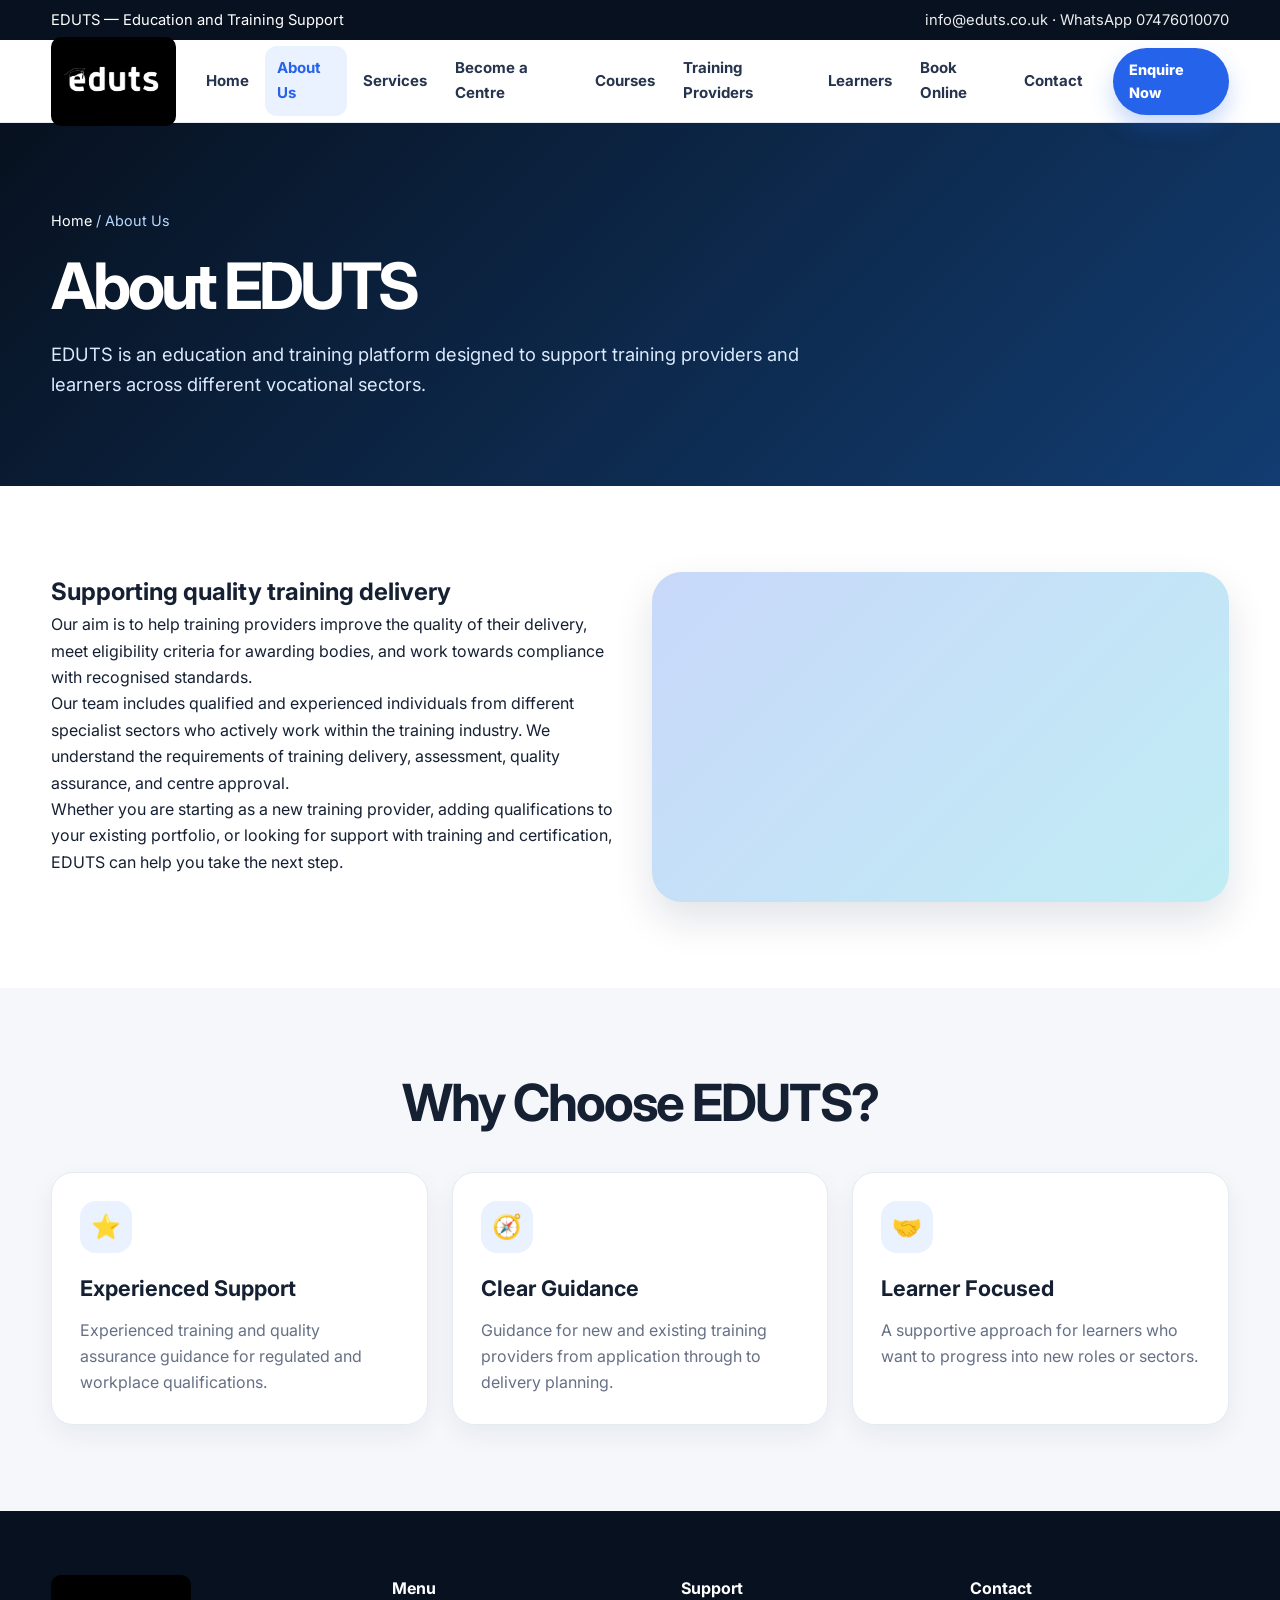
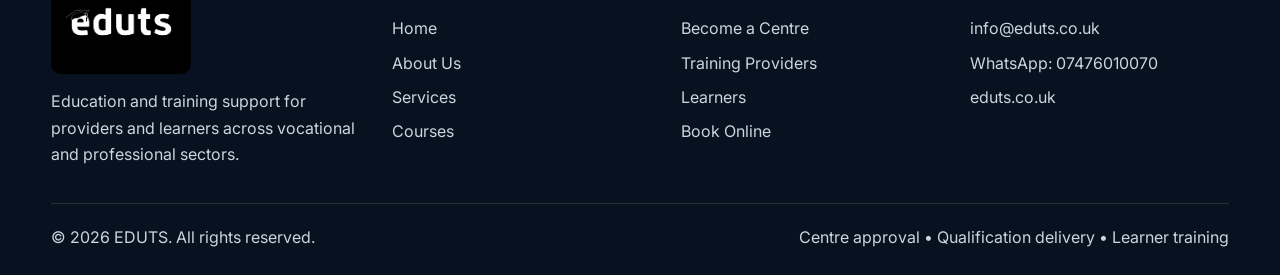
==== about.html @ fb8f163d "Add files via upload" ====
<!DOCTYPE html>
<html lang="en">
<head>
  <meta charset="UTF-8">
  <meta name="viewport" content="width=device-width, initial-scale=1.0">
  <meta name="description" content="EDUTS supports training providers and learners with centre approval, qualification delivery, assessment, IQA and vocational training.">
  <title>EDUTS — Education and Training Support</title>
  <link rel="icon" type="image/png" href="images/favicon.png">
  <link rel="apple-touch-icon" href="images/apple-touch-icon.png">
  <link rel="preconnect" href="https://fonts.googleapis.com">
  <link rel="preconnect" href="https://fonts.gstatic.com" crossorigin>
  <link href="https://fonts.googleapis.com/css2?family=Inter:wght@400;600;700;800;900&display=swap" rel="stylesheet">
  <link rel="stylesheet" href="css/style.css">
</head>
<body>
  <a class="skip-link" href="#main">Skip to content</a>
  <div class="top-bar"><div class="container"><span>EDUTS — Education and Training Support</span><span><a href="mailto:info@eduts.co.uk">info@eduts.co.uk</a> · <a href="https://wa.me/447476010070">WhatsApp 07476010070</a></span></div></div>
  <header class="header">
    <nav class="container nav" aria-label="Main navigation">
      <a href="index.html" class="logo"><img src="images/edutslogo2.png" alt="EDUTS logo"><span>EDUTS</span></a>
      <button class="hamburger" aria-label="Open menu" aria-expanded="false"><span></span><span></span><span></span></button>
      <ul class="menu">
        <li><a href="index.html">Home</a></li>
        <li><a href="about.html">About Us</a></li>
        <li><a href="services.html">Services</a></li>
        <li><a href="become-a-centre.html">Become a Centre</a></li>
        <li><a href="courses.html">Courses</a></li>
        <li><a href="training-providers.html">Training Providers</a></li>
        <li><a href="learners.html">Learners</a></li>
        <li><a href="book-online.html">Book Online</a></li>
        <li><a href="contact.html">Contact</a></li>
      </ul>
      <div class="nav-actions"><a class="btn small" href="contact.html">Enquire Now</a></div>
    </nav>
  </header>
<main id="main">
  <section class="page-hero"><div class="container"><div class="breadcrumb"><a href="index.html">Home</a> / About Us</div><h1>About EDUTS</h1><p>EDUTS is an education and training platform designed to support training providers and learners across different vocational sectors.</p></div></section>
  <section class="section"><div class="container grid grid-2"><div class="reveal"><h2>Supporting quality training delivery</h2><p>Our aim is to help training providers improve the quality of their delivery, meet eligibility criteria for awarding bodies, and work towards compliance with recognised standards.</p><p>Our team includes qualified and experienced individuals from different specialist sectors who actively work within the training industry. We understand the requirements of training delivery, assessment, quality assurance, and centre approval.</p><p>Whether you are starting as a new training provider, adding qualifications to your existing portfolio, or looking for support with training and certification, EDUTS can help you take the next step.</p></div><div class="image-band reveal"></div></div></section>
  <section class="section light"><div class="container"><div class="section-head"><h2>Why Choose EDUTS?</h2></div><div class="grid grid-3"><div class="card reveal"><div class="icon">⭐</div><h3>Experienced Support</h3><p>Experienced training and quality assurance guidance for regulated and workplace qualifications.</p></div><div class="card reveal"><div class="icon">🧭</div><h3>Clear Guidance</h3><p>Guidance for new and existing training providers from application through to delivery planning.</p></div><div class="card reveal"><div class="icon">🤝</div><h3>Learner Focused</h3><p>A supportive approach for learners who want to progress into new roles or sectors.</p></div></div></div></section>
</main>
  <footer class="footer">
    <div class="container footer-grid">
      <div>
        <img src="images/edutslogo2.png" alt="EDUTS logo">
        <p>Education and training support for providers and learners across vocational and professional sectors.</p>
      </div>
      <div><h4>Menu</h4><ul><li><a href="index.html">Home</a></li><li><a href="about.html">About Us</a></li><li><a href="services.html">Services</a></li><li><a href="courses.html">Courses</a></li></ul></div>
      <div><h4>Support</h4><ul><li><a href="become-a-centre.html">Become a Centre</a></li><li><a href="training-providers.html">Training Providers</a></li><li><a href="learners.html">Learners</a></li><li><a href="book-online.html">Book Online</a></li></ul></div>
      <div><h4>Contact</h4><ul><li><a href="mailto:info@eduts.co.uk">info@eduts.co.uk</a></li><li><a href="https://wa.me/447476010070">WhatsApp: 07476010070</a></li><li><a href="https://eduts.co.uk">eduts.co.uk</a></li></ul></div>
    </div>
    <div class="container footer-bottom"><p>© <span id="year">2026</span> EDUTS. All rights reserved.</p><p>Centre approval • Qualification delivery • Learner training</p></div>
  </footer>
  <button class="back-top" aria-label="Back to top">↑</button>
  <script>document.getElementById('year').textContent = new Date().getFullYear();</script>
  <script src="js/script.js"></script>
</body>
</html>
---- css/style.css ----
:root{
  --bg:#07111f;
  --bg-soft:#0d1b2e;
  --card:#ffffff;
  --text:#162033;
  --muted:#667085;
  --brand:#2563eb;
  --brand-dark:#1d4ed8;
  --accent:#06b6d4;
  --light:#f5f7fb;
  --border:#e6eaf2;
  --success:#16a34a;
  --shadow:0 18px 40px rgba(12,28,54,.12);
  --radius:22px;
}
*{box-sizing:border-box;margin:0;padding:0}
html{scroll-behavior:smooth}
body{font-family:Inter,Arial,sans-serif;color:var(--text);background:#fff;line-height:1.65}
a{text-decoration:none;color:inherit}
img{max-width:100%;display:block}
.container{width:min(1180px,92%);margin:auto}
.skip-link{position:absolute;left:-999px;top:10px;background:#fff;color:#000;padding:10px;z-index:999}
.skip-link:focus{left:10px}
.top-bar{background:#07111f;color:#fff;font-size:.92rem;padding:8px 0}
.top-bar .container{display:flex;justify-content:space-between;gap:18px;flex-wrap:wrap}
.top-bar a{color:#fff;opacity:.92}.top-bar a:hover{opacity:1;color:#9ee7ff}
.header{position:sticky;top:0;z-index:99;background:rgba(255,255,255,.96);backdrop-filter:blur(14px);border-bottom:1px solid var(--border)}
.nav{height:82px;display:flex;align-items:center;justify-content:space-between;gap:18px}
.logo{display:flex;align-items:center;gap:12px;font-weight:900;font-size:1.3rem}.logo img{width:132px;height:auto;border-radius:10px}.logo span{display:none}
.menu{display:flex;align-items:center;gap:4px;list-style:none}.menu a{display:block;padding:10px 12px;border-radius:12px;color:#26344d;font-weight:700;font-size:.94rem}.menu a:hover,.menu a.active{background:#eaf2ff;color:var(--brand)}
.nav-actions{display:flex;align-items:center;gap:10px}.hamburger{display:none;border:0;background:#eef4ff;border-radius:12px;padding:10px;cursor:pointer}.hamburger span{display:block;width:23px;height:2px;background:#1c2a44;margin:5px 0}
.btn{display:inline-flex;align-items:center;justify-content:center;gap:8px;border:0;border-radius:999px;padding:13px 22px;font-weight:800;cursor:pointer;transition:.25s;background:var(--brand);color:#fff;box-shadow:0 12px 22px rgba(37,99,235,.25)}
.btn:hover{transform:translateY(-2px);background:var(--brand-dark)}.btn.secondary{background:#fff;color:var(--brand);border:1px solid #cbd9ff;box-shadow:none}.btn.secondary:hover{background:#eef4ff}.btn.dark{background:#07111f}.btn.small{padding:10px 16px;font-size:.9rem}.btn.full{width:100%}
.hero{position:relative;isolation:isolate;background:linear-gradient(135deg,#07111f 0%,#0f2b54 50%,#0ea5c6 100%);color:#fff;overflow:hidden}.hero:before{content:"";position:absolute;inset:0;background:url('../images/hero-education.jpg') center/cover no-repeat;opacity:.12;z-index:-2}.hero:after{content:"";position:absolute;width:620px;height:620px;right:-220px;top:-180px;border-radius:50%;background:rgba(255,255,255,.12);z-index:-1}.hero-grid{display:grid;grid-template-columns:1.1fr .9fr;gap:48px;align-items:center;min-height:660px;padding:88px 0}.eyebrow{display:inline-flex;align-items:center;gap:8px;background:rgba(255,255,255,.14);border:1px solid rgba(255,255,255,.18);padding:8px 13px;border-radius:999px;font-weight:800;font-size:.9rem}.hero h1,.page-hero h1{font-size:clamp(2.5rem,5vw,5.2rem);line-height:1.03;letter-spacing:-.06em;margin:20px 0}.hero p{font-size:1.18rem;color:#e5edf8;max-width:720px}.hero-buttons{display:flex;gap:14px;flex-wrap:wrap;margin-top:30px}.hero-card{background:rgba(255,255,255,.94);color:var(--text);border-radius:28px;padding:26px;box-shadow:var(--shadow);backdrop-filter:blur(10px)}.hero-card img{height:150px;width:auto;margin:auto;background:#000;border-radius:18px;padding:18px}.quick-stats{display:grid;grid-template-columns:repeat(2,1fr);gap:12px;margin-top:20px}.stat{background:#f3f7ff;border:1px solid #dbe8ff;border-radius:18px;padding:18px}.stat strong{font-size:1.6rem;display:block;color:var(--brand)}
.section{padding:86px 0}.section.light{background:var(--light)}.section.dark{background:#07111f;color:#fff}.section-head{max-width:780px;margin:0 auto 42px;text-align:center}.section-head.left{text-align:left;margin-left:0}.section-head h2{font-size:clamp(2rem,4vw,3.2rem);line-height:1.1;letter-spacing:-.04em;margin-bottom:14px}.section-head p{color:var(--muted);font-size:1.08rem}.dark .section-head p{color:#cbd5e1}
.grid{display:grid;gap:24px}.grid-2{grid-template-columns:repeat(2,1fr)}.grid-3{grid-template-columns:repeat(3,1fr)}.grid-4{grid-template-columns:repeat(4,1fr)}
.card{background:#fff;border:1px solid var(--border);border-radius:var(--radius);padding:28px;box-shadow:0 10px 26px rgba(12,28,54,.06);transition:.25s}.card:hover{transform:translateY(-4px);box-shadow:var(--shadow)}.card h3{font-size:1.35rem;margin-bottom:10px}.card p{color:var(--muted)}.icon{width:52px;height:52px;border-radius:16px;display:grid;place-items:center;background:#eaf2ff;color:var(--brand);font-size:1.5rem;margin-bottom:18px}.list{list-style:none;margin-top:18px}.list li{padding:9px 0 9px 30px;position:relative;color:#475467}.list li:before{content:"✓";position:absolute;left:0;color:var(--success);font-weight:900}.dark .card{color:var(--text)}
.page-hero{background:linear-gradient(135deg,#07111f,#123d72);color:#fff;padding:86px 0}.page-hero p{max-width:820px;color:#dbeafe;font-size:1.15rem}.breadcrumb{font-size:.9rem;color:#b9d9ff;margin-bottom:12px}.breadcrumb a{color:#fff}
.image-band{min-height:330px;border-radius:30px;background:linear-gradient(135deg,rgba(37,99,235,.25),rgba(6,182,212,.25)),url('../images/training-classroom.jpg') center/cover no-repeat;box-shadow:var(--shadow)}
.tabs{display:flex;gap:10px;justify-content:center;flex-wrap:wrap;margin-bottom:30px}.tab-btn{border:1px solid #d7e3f7;background:#fff;border-radius:999px;padding:11px 18px;font-weight:800;cursor:pointer}.tab-btn.active{background:var(--brand);color:#fff;border-color:var(--brand)}.tab-panel{display:none}.tab-panel.active{display:block}.course-toolbar{display:flex;gap:12px;flex-wrap:wrap;margin-bottom:24px}.course-toolbar input,.course-toolbar select,.form-control{width:100%;border:1px solid #d9e2f1;border-radius:14px;padding:13px 14px;font:inherit}.course-toolbar input{flex:1 1 280px}.course-toolbar select{flex:0 1 260px}.course-list{display:grid;grid-template-columns:repeat(3,1fr);gap:16px}.course-item{background:#fff;border:1px solid var(--border);border-radius:18px;padding:18px}.course-item strong{display:block;margin-bottom:6px}.tag{display:inline-flex;background:#eef4ff;color:#1d4ed8;border-radius:999px;padding:3px 9px;font-size:.78rem;font-weight:800}
.steps{counter-reset:step}.step{position:relative;padding-left:80px}.step:before{counter-increment:step;content:counter(step);position:absolute;left:0;top:0;width:52px;height:52px;border-radius:50%;display:grid;place-items:center;background:var(--brand);color:#fff;font-weight:900;font-size:1.2rem}.process-line{position:relative}.process-line:before{content:"";position:absolute;left:25px;top:54px;bottom:20px;width:2px;background:#dbe7fb}
.faq-item{border:1px solid var(--border);border-radius:18px;background:#fff;margin-bottom:12px;overflow:hidden}.faq-question{width:100%;text-align:left;background:#fff;border:0;padding:18px 22px;font-weight:900;display:flex;justify-content:space-between;cursor:pointer}.faq-answer{max-height:0;overflow:hidden;transition:max-height .25s ease;padding:0 22px}.faq-item.open .faq-answer{max-height:240px;padding-bottom:20px}.faq-answer p{color:var(--muted)}
.cta{background:linear-gradient(135deg,#2563eb,#06b6d4);color:#fff;border-radius:30px;padding:46px;display:grid;grid-template-columns:1fr auto;gap:22px;align-items:center}.cta p{color:#eaf7ff}.cta .btn{background:#fff;color:var(--brand);box-shadow:none}
.contact-wrap{display:grid;grid-template-columns:.9fr 1.1fr;gap:28px}.contact-card{background:#07111f;color:#fff;border-radius:26px;padding:32px}.contact-card a{color:#9ee7ff}.contact-form{background:#fff;border:1px solid var(--border);box-shadow:var(--shadow);border-radius:26px;padding:30px}.form-grid{display:grid;grid-template-columns:1fr 1fr;gap:16px}.form-group{margin-bottom:16px}.form-group label{display:block;font-weight:800;margin-bottom:7px}textarea.form-control{min-height:135px;resize:vertical}.form-message{margin-top:12px;font-weight:800}.map-placeholder{min-height:280px;border-radius:24px;background:linear-gradient(135deg,#dbeafe,#cffafe),url('../images/map-placeholder.jpg') center/cover no-repeat;display:grid;place-items:center;color:#1d4ed8;font-weight:900;text-align:center;padding:24px}
.footer{background:#07111f;color:#cbd5e1;padding:64px 0 24px}.footer-grid{display:grid;grid-template-columns:1.2fr repeat(3,1fr);gap:30px}.footer img{width:140px;background:#000;border-radius:10px;margin-bottom:14px}.footer h4{color:#fff;margin-bottom:14px}.footer ul{list-style:none}.footer li{margin:8px 0}.footer a:hover{color:#fff}.footer-bottom{border-top:1px solid rgba(255,255,255,.12);margin-top:36px;padding-top:20px;display:flex;justify-content:space-between;gap:14px;flex-wrap:wrap}.back-top{position:fixed;right:18px;bottom:18px;width:46px;height:46px;border-radius:50%;border:0;background:var(--brand);color:#fff;font-weight:900;box-shadow:var(--shadow);display:none;cursor:pointer}.back-top.show{display:block}
.reveal{opacity:0;transform:translateY(18px);transition:.6s}.reveal.visible{opacity:1;transform:translateY(0)}
@media (max-width:980px){.hero-grid,.grid-2,.grid-3,.grid-4,.contact-wrap,.footer-grid,.cta{grid-template-columns:1fr}.hero-grid{min-height:auto;padding:68px 0}.course-list{grid-template-columns:repeat(2,1fr)}.menu{position:fixed;top:118px;left:4%;right:4%;background:#fff;border:1px solid var(--border);border-radius:20px;padding:14px;box-shadow:var(--shadow);display:none;flex-direction:column;align-items:stretch}.menu.open{display:flex}.hamburger{display:block}.nav .btn.small{display:none}.nav{height:74px}}
@media (max-width:620px){.top-bar .container{justify-content:center;text-align:center}.hero-buttons,.cta .btn{width:100%}.btn{width:100%}.course-list,.form-grid{grid-template-columns:1fr}.section{padding:62px 0}.hero h1,.page-hero h1{font-size:2.45rem}.quick-stats{grid-template-columns:1fr}.cta{padding:28px}.logo img{width:112px}}
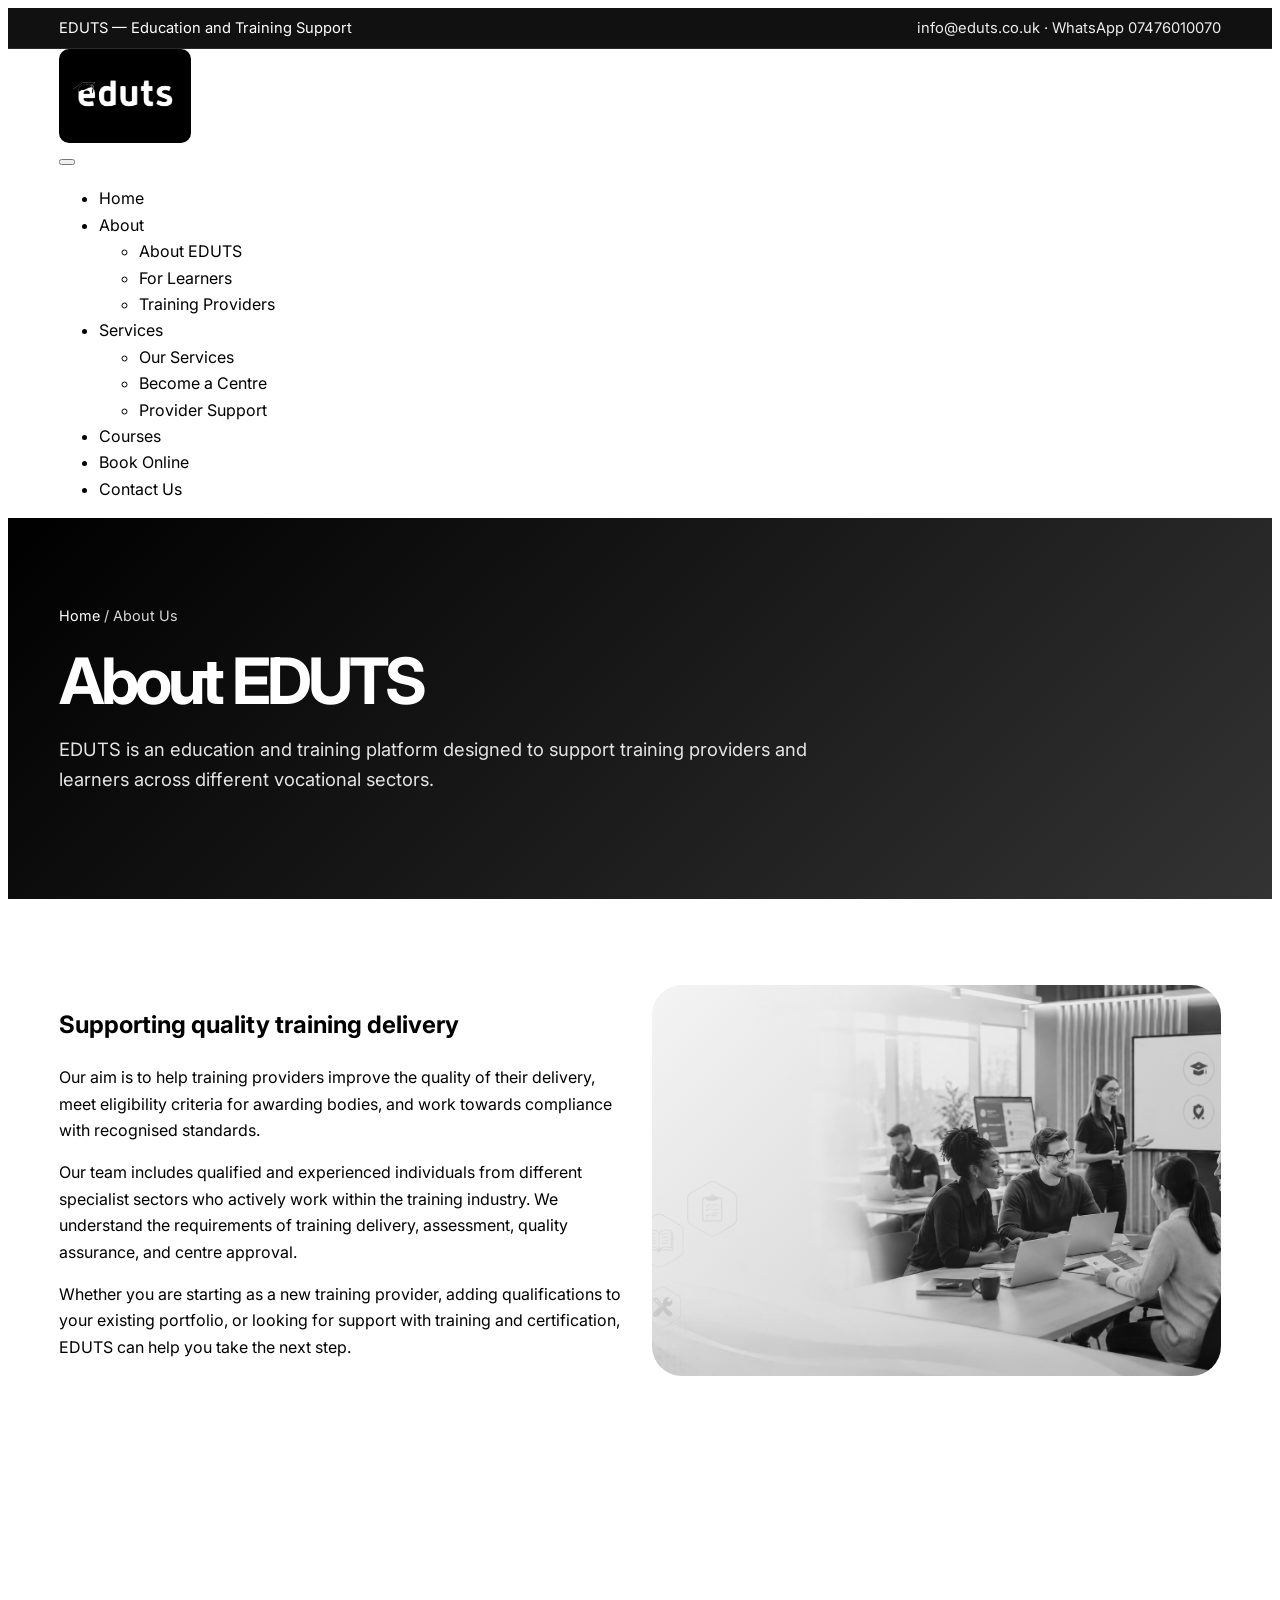
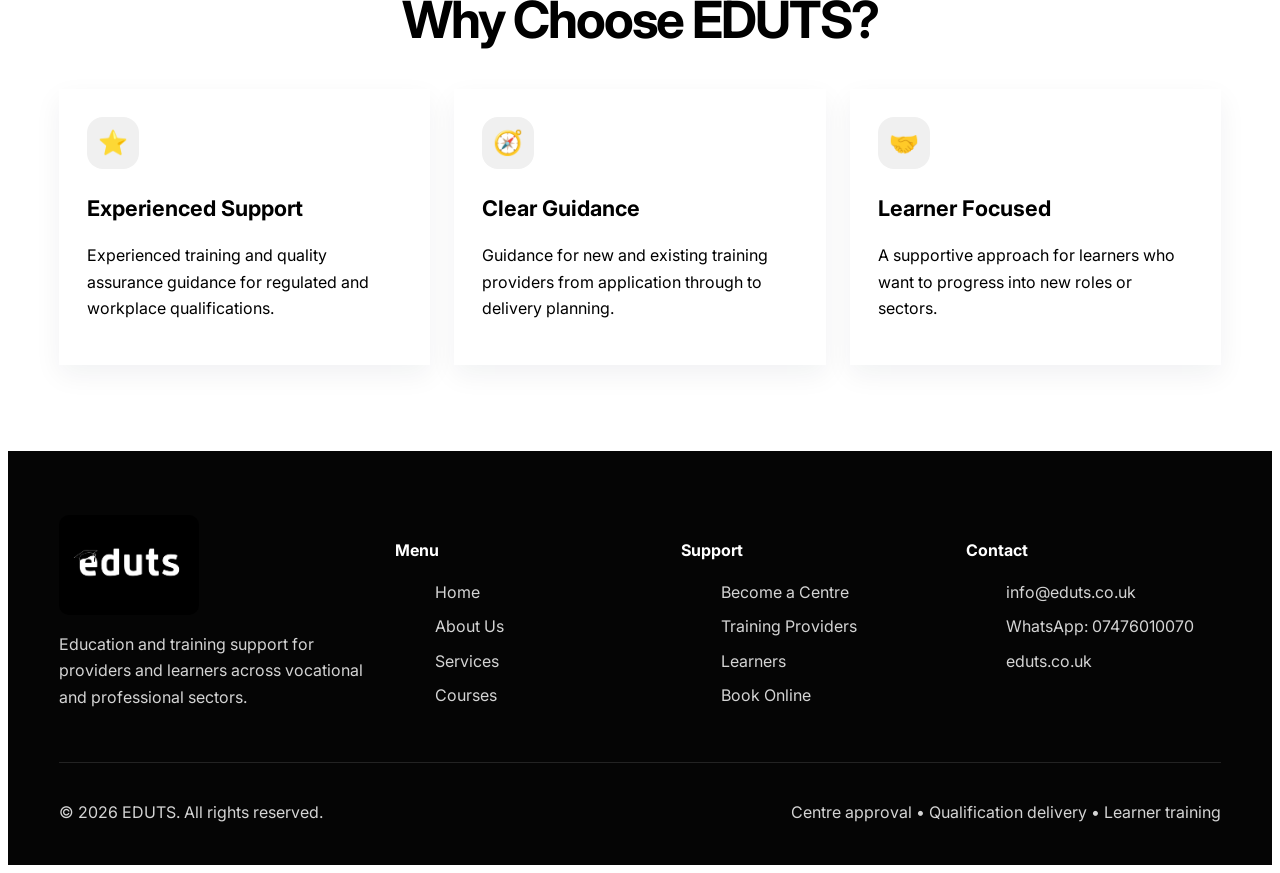
==== commit 2286b5a2: "Refactor header structure and navigation links" ====
--- a/about.html
+++ b/about.html
@@ -15,24 +15,47 @@
 <body>
   <a class="skip-link" href="#main">Skip to content</a>
   <div class="top-bar"><div class="container"><span>EDUTS — Education and Training Support</span><span><a href="mailto:info@eduts.co.uk">info@eduts.co.uk</a> · <a href="https://wa.me/447476010070">WhatsApp 07476010070</a></span></div></div>
-  <header class="header">
-    <nav class="container nav" aria-label="Main navigation">
-      <a href="index.html" class="logo"><img src="images/edutslogo2.png" alt="EDUTS logo"><span>EDUTS</span></a>
-      <button class="hamburger" aria-label="Open menu" aria-expanded="false"><span></span><span></span><span></span></button>
-      <ul class="menu">
+  <header class="site-header">
+  <div class="container header-inner">
+    <a href="index.html" class="logo">
+      <img src="images/edutslogo2.png" alt="EDUTS Logo">
+    </a>
+
+    <button class="menu-toggle" id="menuToggle" aria-label="Open menu">
+      <span></span>
+      <span></span>
+      <span></span>
+    </button>
+
+    <nav class="main-nav" id="mainNav">
+      <ul>
         <li><a href="index.html">Home</a></li>
-        <li><a href="about.html">About Us</a></li>
-        <li><a href="services.html">Services</a></li>
-        <li><a href="become-a-centre.html">Become a Centre</a></li>
+
+        <li class="has-dropdown">
+          <a href="about.html">About</a>
+          <ul class="dropdown">
+            <li><a href="about.html">About EDUTS</a></li>
+            <li><a href="learners.html">For Learners</a></li>
+            <li><a href="training-providers.html">Training Providers</a></li>
+          </ul>
+        </li>
+
+        <li class="has-dropdown">
+          <a href="services.html">Services</a>
+          <ul class="dropdown">
+            <li><a href="services.html">Our Services</a></li>
+            <li><a href="become-a-centre.html">Become a Centre</a></li>
+            <li><a href="training-providers.html">Provider Support</a></li>
+          </ul>
+        </li>
+
         <li><a href="courses.html">Courses</a></li>
-        <li><a href="training-providers.html">Training Providers</a></li>
-        <li><a href="learners.html">Learners</a></li>
         <li><a href="book-online.html">Book Online</a></li>
-        <li><a href="contact.html">Contact</a></li>
+        <li><a href="contact.html" class="nav-btn">Contact Us</a></li>
       </ul>
-      <div class="nav-actions"><a class="btn small" href="contact.html">Enquire Now</a></div>
     </nav>
-  </header>
+  </div>
+</header>
 <main id="main">
   <section class="page-hero"><div class="container"><div class="breadcrumb"><a href="index.html">Home</a> / About Us</div><h1>About EDUTS</h1><p>EDUTS is an education and training platform designed to support training providers and learners across different vocational sectors.</p></div></section>
   <section class="section"><div class="container grid grid-2"><div class="reveal"><h2>Supporting quality training delivery</h2><p>Our aim is to help training providers improve the quality of their delivery, meet eligibility criteria for awarding bodies, and work towards compliance with recognised standards.</p><p>Our team includes qualified and experienced individuals from different specialist sectors who actively work within the training industry. We understand the requirements of training delivery, assessment, quality assurance, and centre approval.</p><p>Whether you are starting as a new training provider, adding qualifications to your existing portfolio, or looking for support with training and certification, EDUTS can help you take the next step.</p></div><div class="image-band reveal"></div></div></section>
--- a/css/style.css
+++ b/css/style.css
@@ -1,16 +1,16 @@
-:root{
-  --bg:#07111f;
-  --bg-soft:#0d1b2e;
+':root{
+  --bg:#050505;
+  --bg-soft:#161616;
   --card:#ffffff;
-  --text:#162033;
-  --muted:#667085;
-  --brand:#2563eb;
-  --brand-dark:#1d4ed8;
-  --accent:#06b6d4;
-  --light:#f5f7fb;
-  --border:#e6eaf2;
-  --success:#16a34a;
-  --shadow:0 18px 40px rgba(12,28,54,.12);
+  --text:#171717;
+  --muted:#666666;
+  --brand:#111111;
+  --brand-dark:#000000;
+  --accent:#6f6f6f;
+  --light:#f5f5f5;
+  --border:#dedede;
+  --success:#2f2f2f;
+  --shadow:0 18px 40px rgba(0,0,0,.12);
   --radius:22px;
 }
 *{box-sizing:border-box;margin:0;padding:0}
@@ -21,28 +21,28 @@
 .container{width:min(1180px,92%);margin:auto}
 .skip-link{position:absolute;left:-999px;top:10px;background:#fff;color:#000;padding:10px;z-index:999}
 .skip-link:focus{left:10px}
-.top-bar{background:#07111f;color:#fff;font-size:.92rem;padding:8px 0}
+.top-bar{background:#111;color:#fff;font-size:.92rem;padding:8px 0;border-bottom:1px solid #2a2a2a}
 .top-bar .container{display:flex;justify-content:space-between;gap:18px;flex-wrap:wrap}
-.top-bar a{color:#fff;opacity:.92}.top-bar a:hover{opacity:1;color:#9ee7ff}
-.header{position:sticky;top:0;z-index:99;background:rgba(255,255,255,.96);backdrop-filter:blur(14px);border-bottom:1px solid var(--border)}
+.top-bar a{color:#fff;opacity:.92}.top-bar a:hover{opacity:1;color:#d9d9d9}
+.header{position:sticky;top:0;z-index:99;background:#000;backdrop-filter:blur(14px);border-bottom:1px solid #2a2a2a}
 .nav{height:82px;display:flex;align-items:center;justify-content:space-between;gap:18px}
 .logo{display:flex;align-items:center;gap:12px;font-weight:900;font-size:1.3rem}.logo img{width:132px;height:auto;border-radius:10px}.logo span{display:none}
-.menu{display:flex;align-items:center;gap:4px;list-style:none}.menu a{display:block;padding:10px 12px;border-radius:12px;color:#26344d;font-weight:700;font-size:.94rem}.menu a:hover,.menu a.active{background:#eaf2ff;color:var(--brand)}
-.nav-actions{display:flex;align-items:center;gap:10px}.hamburger{display:none;border:0;background:#eef4ff;border-radius:12px;padding:10px;cursor:pointer}.hamburger span{display:block;width:23px;height:2px;background:#1c2a44;margin:5px 0}
-.btn{display:inline-flex;align-items:center;justify-content:center;gap:8px;border:0;border-radius:999px;padding:13px 22px;font-weight:800;cursor:pointer;transition:.25s;background:var(--brand);color:#fff;box-shadow:0 12px 22px rgba(37,99,235,.25)}
-.btn:hover{transform:translateY(-2px);background:var(--brand-dark)}.btn.secondary{background:#fff;color:var(--brand);border:1px solid #cbd9ff;box-shadow:none}.btn.secondary:hover{background:#eef4ff}.btn.dark{background:#07111f}.btn.small{padding:10px 16px;font-size:.9rem}.btn.full{width:100%}
-.hero{position:relative;isolation:isolate;background:linear-gradient(135deg,#07111f 0%,#0f2b54 50%,#0ea5c6 100%);color:#fff;overflow:hidden}.hero:before{content:"";position:absolute;inset:0;background:url('../images/hero-education.jpg') center/cover no-repeat;opacity:.12;z-index:-2}.hero:after{content:"";position:absolute;width:620px;height:620px;right:-220px;top:-180px;border-radius:50%;background:rgba(255,255,255,.12);z-index:-1}.hero-grid{display:grid;grid-template-columns:1.1fr .9fr;gap:48px;align-items:center;min-height:660px;padding:88px 0}.eyebrow{display:inline-flex;align-items:center;gap:8px;background:rgba(255,255,255,.14);border:1px solid rgba(255,255,255,.18);padding:8px 13px;border-radius:999px;font-weight:800;font-size:.9rem}.hero h1,.page-hero h1{font-size:clamp(2.5rem,5vw,5.2rem);line-height:1.03;letter-spacing:-.06em;margin:20px 0}.hero p{font-size:1.18rem;color:#e5edf8;max-width:720px}.hero-buttons{display:flex;gap:14px;flex-wrap:wrap;margin-top:30px}.hero-card{background:rgba(255,255,255,.94);color:var(--text);border-radius:28px;padding:26px;box-shadow:var(--shadow);backdrop-filter:blur(10px)}.hero-card img{height:150px;width:auto;margin:auto;background:#000;border-radius:18px;padding:18px}.quick-stats{display:grid;grid-template-columns:repeat(2,1fr);gap:12px;margin-top:20px}.stat{background:#f3f7ff;border:1px solid #dbe8ff;border-radius:18px;padding:18px}.stat strong{font-size:1.6rem;display:block;color:var(--brand)}
-.section{padding:86px 0}.section.light{background:var(--light)}.section.dark{background:#07111f;color:#fff}.section-head{max-width:780px;margin:0 auto 42px;text-align:center}.section-head.left{text-align:left;margin-left:0}.section-head h2{font-size:clamp(2rem,4vw,3.2rem);line-height:1.1;letter-spacing:-.04em;margin-bottom:14px}.section-head p{color:var(--muted);font-size:1.08rem}.dark .section-head p{color:#cbd5e1}
+.menu{display:flex;align-items:center;gap:4px;list-style:none}.menu a{display:block;padding:10px 12px;border-radius:12px;color:#fff;font-weight:700;font-size:.94rem}.menu a:hover,.menu a.active{background:#fff;color:#000}
+.nav-actions{display:flex;align-items:center;gap:10px}.hamburger{display:none;border:1px solid #333;background:#111;border-radius:12px;padding:10px;cursor:pointer}.hamburger span{display:block;width:23px;height:2px;background:#fff;margin:5px 0}
+.btn{display:inline-flex;align-items:center;justify-content:center;gap:8px;border:0;border-radius:999px;padding:13px 22px;font-weight:800;cursor:pointer;transition:.25s;background:#111;color:#fff;box-shadow:0 12px 22px rgba(0,0,0,.18)}
+.btn:hover{transform:translateY(-2px);background:#000}.btn.secondary{background:#fff;color:#111;border:1px solid #bdbdbd;box-shadow:none}.btn.secondary:hover{background:#f1f1f1}.btn.dark{background:#333}.btn.small{padding:10px 16px;font-size:.9rem}.btn.full{width:100%}
+.hero{position:relative;isolation:isolate;background:linear-gradient(135deg,#000 0%,#151515 55%,#3a3a3a 100%);color:#fff;overflow:hidden}.hero:before{content:"";position:absolute;inset:0;background:url('../images/hero-education.jpg') center/cover no-repeat;opacity:.22;z-index:-2;filter:grayscale(1)}.hero:after{content:"";position:absolute;width:620px;height:620px;right:-220px;top:-180px;border-radius:50%;background:rgba(255,255,255,.12);z-index:-1}.hero-grid{display:grid;grid-template-columns:1.1fr .9fr;gap:48px;align-items:center;min-height:660px;padding:88px 0}.eyebrow{display:inline-flex;align-items:center;gap:8px;background:rgba(255,255,255,.14);border:1px solid rgba(255,255,255,.18);padding:8px 13px;border-radius:999px;font-weight:800;font-size:.9rem}.hero h1,.page-hero h1{font-size:clamp(2.5rem,5vw,5.2rem);line-height:1.03;letter-spacing:-.06em;margin:20px 0}.hero p{font-size:1.18rem;color:#e5e5e5;max-width:720px}.hero-buttons{display:flex;gap:14px;flex-wrap:wrap;margin-top:30px}.hero-card{background:rgba(255,255,255,.94);color:var(--text);border-radius:28px;padding:26px;box-shadow:var(--shadow);backdrop-filter:blur(10px);border:1px solid #dcdcdc}.hero-card img{height:150px;width:auto;margin:auto;background:#000;border-radius:18px;padding:18px}.quick-stats{display:grid;grid-template-columns:repeat(2,1fr);gap:12px;margin-top:20px}.stat{background:#f5f5f5;border:1px solid #dedede;border-radius:18px;padding:18px}.stat strong{font-size:1.6rem;display:block;color:#111}
+.section{padding:86px 0}.section.light{background:var(--light)}.section.dark{background:#050505;color:#fff}.section-head{max-width:780px;margin:0 auto 42px;text-align:center}.section-head.left{text-align:left;margin-left:0}.section-head h2{font-size:clamp(2rem,4vw,3.2rem);line-height:1.1;letter-spacing:-.04em;margin-bottom:14px}.section-head p{color:var(--muted);font-size:1.08rem}.dark .section-head p{color:#cbd5e1}
 .grid{display:grid;gap:24px}.grid-2{grid-template-columns:repeat(2,1fr)}.grid-3{grid-template-columns:repeat(3,1fr)}.grid-4{grid-template-columns:repeat(4,1fr)}
-.card{background:#fff;border:1px solid var(--border);border-radius:var(--radius);padding:28px;box-shadow:0 10px 26px rgba(12,28,54,.06);transition:.25s}.card:hover{transform:translateY(-4px);box-shadow:var(--shadow)}.card h3{font-size:1.35rem;margin-bottom:10px}.card p{color:var(--muted)}.icon{width:52px;height:52px;border-radius:16px;display:grid;place-items:center;background:#eaf2ff;color:var(--brand);font-size:1.5rem;margin-bottom:18px}.list{list-style:none;margin-top:18px}.list li{padding:9px 0 9px 30px;position:relative;color:#475467}.list li:before{content:"✓";position:absolute;left:0;color:var(--success);font-weight:900}.dark .card{color:var(--text)}
-.page-hero{background:linear-gradient(135deg,#07111f,#123d72);color:#fff;padding:86px 0}.page-hero p{max-width:820px;color:#dbeafe;font-size:1.15rem}.breadcrumb{font-size:.9rem;color:#b9d9ff;margin-bottom:12px}.breadcrumb a{color:#fff}
-.image-band{min-height:330px;border-radius:30px;background:linear-gradient(135deg,rgba(37,99,235,.25),rgba(6,182,212,.25)),url('../images/training-classroom.jpg') center/cover no-repeat;box-shadow:var(--shadow)}
-.tabs{display:flex;gap:10px;justify-content:center;flex-wrap:wrap;margin-bottom:30px}.tab-btn{border:1px solid #d7e3f7;background:#fff;border-radius:999px;padding:11px 18px;font-weight:800;cursor:pointer}.tab-btn.active{background:var(--brand);color:#fff;border-color:var(--brand)}.tab-panel{display:none}.tab-panel.active{display:block}.course-toolbar{display:flex;gap:12px;flex-wrap:wrap;margin-bottom:24px}.course-toolbar input,.course-toolbar select,.form-control{width:100%;border:1px solid #d9e2f1;border-radius:14px;padding:13px 14px;font:inherit}.course-toolbar input{flex:1 1 280px}.course-toolbar select{flex:0 1 260px}.course-list{display:grid;grid-template-columns:repeat(3,1fr);gap:16px}.course-item{background:#fff;border:1px solid var(--border);border-radius:18px;padding:18px}.course-item strong{display:block;margin-bottom:6px}.tag{display:inline-flex;background:#eef4ff;color:#1d4ed8;border-radius:999px;padding:3px 9px;font-size:.78rem;font-weight:800}
-.steps{counter-reset:step}.step{position:relative;padding-left:80px}.step:before{counter-increment:step;content:counter(step);position:absolute;left:0;top:0;width:52px;height:52px;border-radius:50%;display:grid;place-items:center;background:var(--brand);color:#fff;font-weight:900;font-size:1.2rem}.process-line{position:relative}.process-line:before{content:"";position:absolute;left:25px;top:54px;bottom:20px;width:2px;background:#dbe7fb}
+.card{background:#fff;border:1px solid var(--border);border-radius:var(--radius);padding:28px;box-shadow:0 10px 26px rgba(12,28,54,.06);transition:.25s}.card:hover{transform:translateY(-4px);box-shadow:var(--shadow)}.card h3{font-size:1.35rem;margin-bottom:10px}.card p{color:var(--muted)}.icon{width:52px;height:52px;border-radius:16px;display:grid;place-items:center;background:#f0f0f0;color:#111;font-size:1.5rem;margin-bottom:18px}.list{list-style:none;margin-top:18px}.list li{padding:9px 0 9px 30px;position:relative;color:#475467}.list li:before{content:"✓";position:absolute;left:0;color:#111;font-weight:900}.dark .card{color:var(--text)}
+.page-hero{background:linear-gradient(135deg,#000,#333);color:#fff;padding:86px 0}.page-hero p{max-width:820px;color:#e5e5e5;font-size:1.15rem}.breadcrumb{font-size:.9rem;color:#d8d8d8;margin-bottom:12px}.breadcrumb a{color:#fff}
+.image-band{min-height:330px;border-radius:30px;background:linear-gradient(135deg,rgba(255,255,255,.18),rgba(0,0,0,.18)),url('../images/training-classroom.jpg') center/cover no-repeat;box-shadow:var(--shadow);filter:grayscale(1)}
+.tabs{display:flex;gap:10px;justify-content:center;flex-wrap:wrap;margin-bottom:30px}.tab-btn{border:1px solid #d0d0d0;background:#fff;border-radius:999px;padding:11px 18px;font-weight:800;cursor:pointer}.tab-btn.active{background:#111;color:#fff;border-color:#111}.tab-panel{display:none}.tab-panel.active{display:block}.course-toolbar{display:flex;gap:12px;flex-wrap:wrap;margin-bottom:24px}.course-toolbar input,.course-toolbar select,.form-control{width:100%;border:1px solid #d9e2f1;border-radius:14px;padding:13px 14px;font:inherit}.course-toolbar input{flex:1 1 280px}.course-toolbar select{flex:0 1 260px}.course-list{display:grid;grid-template-columns:repeat(3,1fr);gap:16px}.course-item{background:#fff;border:1px solid var(--border);border-radius:18px;padding:18px}.course-item strong{display:block;margin-bottom:6px}.tag{display:inline-flex;background:#f1f1f1;color:#111;border-radius:999px;padding:3px 9px;font-size:.78rem;font-weight:800}
+.steps{counter-reset:step}.step{position:relative;padding-left:80px}.step:before{counter-increment:step;content:counter(step);position:absolute;left:0;top:0;width:52px;height:52px;border-radius:50%;display:grid;place-items:center;background:#111;color:#fff;font-weight:900;font-size:1.2rem}.process-line{position:relative}.process-line:before{content:"";position:absolute;left:25px;top:54px;bottom:20px;width:2px;background:#d9d9d9}
 .faq-item{border:1px solid var(--border);border-radius:18px;background:#fff;margin-bottom:12px;overflow:hidden}.faq-question{width:100%;text-align:left;background:#fff;border:0;padding:18px 22px;font-weight:900;display:flex;justify-content:space-between;cursor:pointer}.faq-answer{max-height:0;overflow:hidden;transition:max-height .25s ease;padding:0 22px}.faq-item.open .faq-answer{max-height:240px;padding-bottom:20px}.faq-answer p{color:var(--muted)}
-.cta{background:linear-gradient(135deg,#2563eb,#06b6d4);color:#fff;border-radius:30px;padding:46px;display:grid;grid-template-columns:1fr auto;gap:22px;align-items:center}.cta p{color:#eaf7ff}.cta .btn{background:#fff;color:var(--brand);box-shadow:none}
-.contact-wrap{display:grid;grid-template-columns:.9fr 1.1fr;gap:28px}.contact-card{background:#07111f;color:#fff;border-radius:26px;padding:32px}.contact-card a{color:#9ee7ff}.contact-form{background:#fff;border:1px solid var(--border);box-shadow:var(--shadow);border-radius:26px;padding:30px}.form-grid{display:grid;grid-template-columns:1fr 1fr;gap:16px}.form-group{margin-bottom:16px}.form-group label{display:block;font-weight:800;margin-bottom:7px}textarea.form-control{min-height:135px;resize:vertical}.form-message{margin-top:12px;font-weight:800}.map-placeholder{min-height:280px;border-radius:24px;background:linear-gradient(135deg,#dbeafe,#cffafe),url('../images/map-placeholder.jpg') center/cover no-repeat;display:grid;place-items:center;color:#1d4ed8;font-weight:900;text-align:center;padding:24px}
-.footer{background:#07111f;color:#cbd5e1;padding:64px 0 24px}.footer-grid{display:grid;grid-template-columns:1.2fr repeat(3,1fr);gap:30px}.footer img{width:140px;background:#000;border-radius:10px;margin-bottom:14px}.footer h4{color:#fff;margin-bottom:14px}.footer ul{list-style:none}.footer li{margin:8px 0}.footer a:hover{color:#fff}.footer-bottom{border-top:1px solid rgba(255,255,255,.12);margin-top:36px;padding-top:20px;display:flex;justify-content:space-between;gap:14px;flex-wrap:wrap}.back-top{position:fixed;right:18px;bottom:18px;width:46px;height:46px;border-radius:50%;border:0;background:var(--brand);color:#fff;font-weight:900;box-shadow:var(--shadow);display:none;cursor:pointer}.back-top.show{display:block}
+.cta{background:linear-gradient(135deg,#000,#3a3a3a);color:#fff;border-radius:30px;padding:46px;display:grid;grid-template-columns:1fr auto;gap:22px;align-items:center}.cta p{color:#ededed}.cta .btn{background:#fff;color:#111;box-shadow:none}
+.contact-wrap{display:grid;grid-template-columns:.9fr 1.1fr;gap:28px}.contact-card{background:#050505;color:#fff;border-radius:26px;padding:32px}.contact-card a{color:#fff;text-decoration:underline;text-underline-offset:3px}.contact-form{background:#fff;border:1px solid var(--border);box-shadow:var(--shadow);border-radius:26px;padding:30px}.form-grid{display:grid;grid-template-columns:1fr 1fr;gap:16px}.form-group{margin-bottom:16px}.form-group label{display:block;font-weight:800;margin-bottom:7px}textarea.form-control{min-height:135px;resize:vertical}.form-message{margin-top:12px;font-weight:800}.map-placeholder{min-height:280px;border-radius:24px;background:linear-gradient(135deg,#f5f5f5,#dcdcdc),url('../images/map-placeholder.jpg') center/cover no-repeat;display:grid;place-items:center;color:#111;font-weight:900;text-align:center;padding:24px;filter:grayscale(1)}
+.footer{background:#050505;color:#d4d4d4;padding:64px 0 24px}.footer-grid{display:grid;grid-template-columns:1.2fr repeat(3,1fr);gap:30px}.footer img{width:140px;background:#000;border-radius:10px;margin-bottom:14px}.footer h4{color:#fff;margin-bottom:14px}.footer ul{list-style:none}.footer li{margin:8px 0}.footer a:hover{color:#fff}.footer-bottom{border-top:1px solid rgba(255,255,255,.12);margin-top:36px;padding-top:20px;display:flex;justify-content:space-between;gap:14px;flex-wrap:wrap}.back-top{position:fixed;right:18px;bottom:18px;width:46px;height:46px;border-radius:50%;border:0;background:#111;color:#fff;font-weight:900;box-shadow:var(--shadow);display:none;cursor:pointer}.back-top.show{display:block}
 .reveal{opacity:0;transform:translateY(18px);transition:.6s}.reveal.visible{opacity:1;transform:translateY(0)}
-@media (max-width:980px){.hero-grid,.grid-2,.grid-3,.grid-4,.contact-wrap,.footer-grid,.cta{grid-template-columns:1fr}.hero-grid{min-height:auto;padding:68px 0}.course-list{grid-template-columns:repeat(2,1fr)}.menu{position:fixed;top:118px;left:4%;right:4%;background:#fff;border:1px solid var(--border);border-radius:20px;padding:14px;box-shadow:var(--shadow);display:none;flex-direction:column;align-items:stretch}.menu.open{display:flex}.hamburger{display:block}.nav .btn.small{display:none}.nav{height:74px}}
+@media (max-width:980px){.hero-grid,.grid-2,.grid-3,.grid-4,.contact-wrap,.footer-grid,.cta{grid-template-columns:1fr}.hero-grid{min-height:auto;padding:68px 0}.course-list{grid-template-columns:repeat(2,1fr)}.menu{position:fixed;top:118px;left:4%;right:4%;background:#000;border:1px solid #333;border-radius:20px;padding:14px;box-shadow:var(--shadow);display:none;flex-direction:column;align-items:stretch}.menu.open{display:flex}.hamburger{display:block}.nav .btn.small{display:none}.nav{height:74px}}
 @media (max-width:620px){.top-bar .container{justify-content:center;text-align:center}.hero-buttons,.cta .btn{width:100%}.btn{width:100%}.course-list,.form-grid{grid-template-columns:1fr}.section{padding:62px 0}.hero h1,.page-hero h1{font-size:2.45rem}.quick-stats{grid-template-columns:1fr}.cta{padding:28px}.logo img{width:112px}}
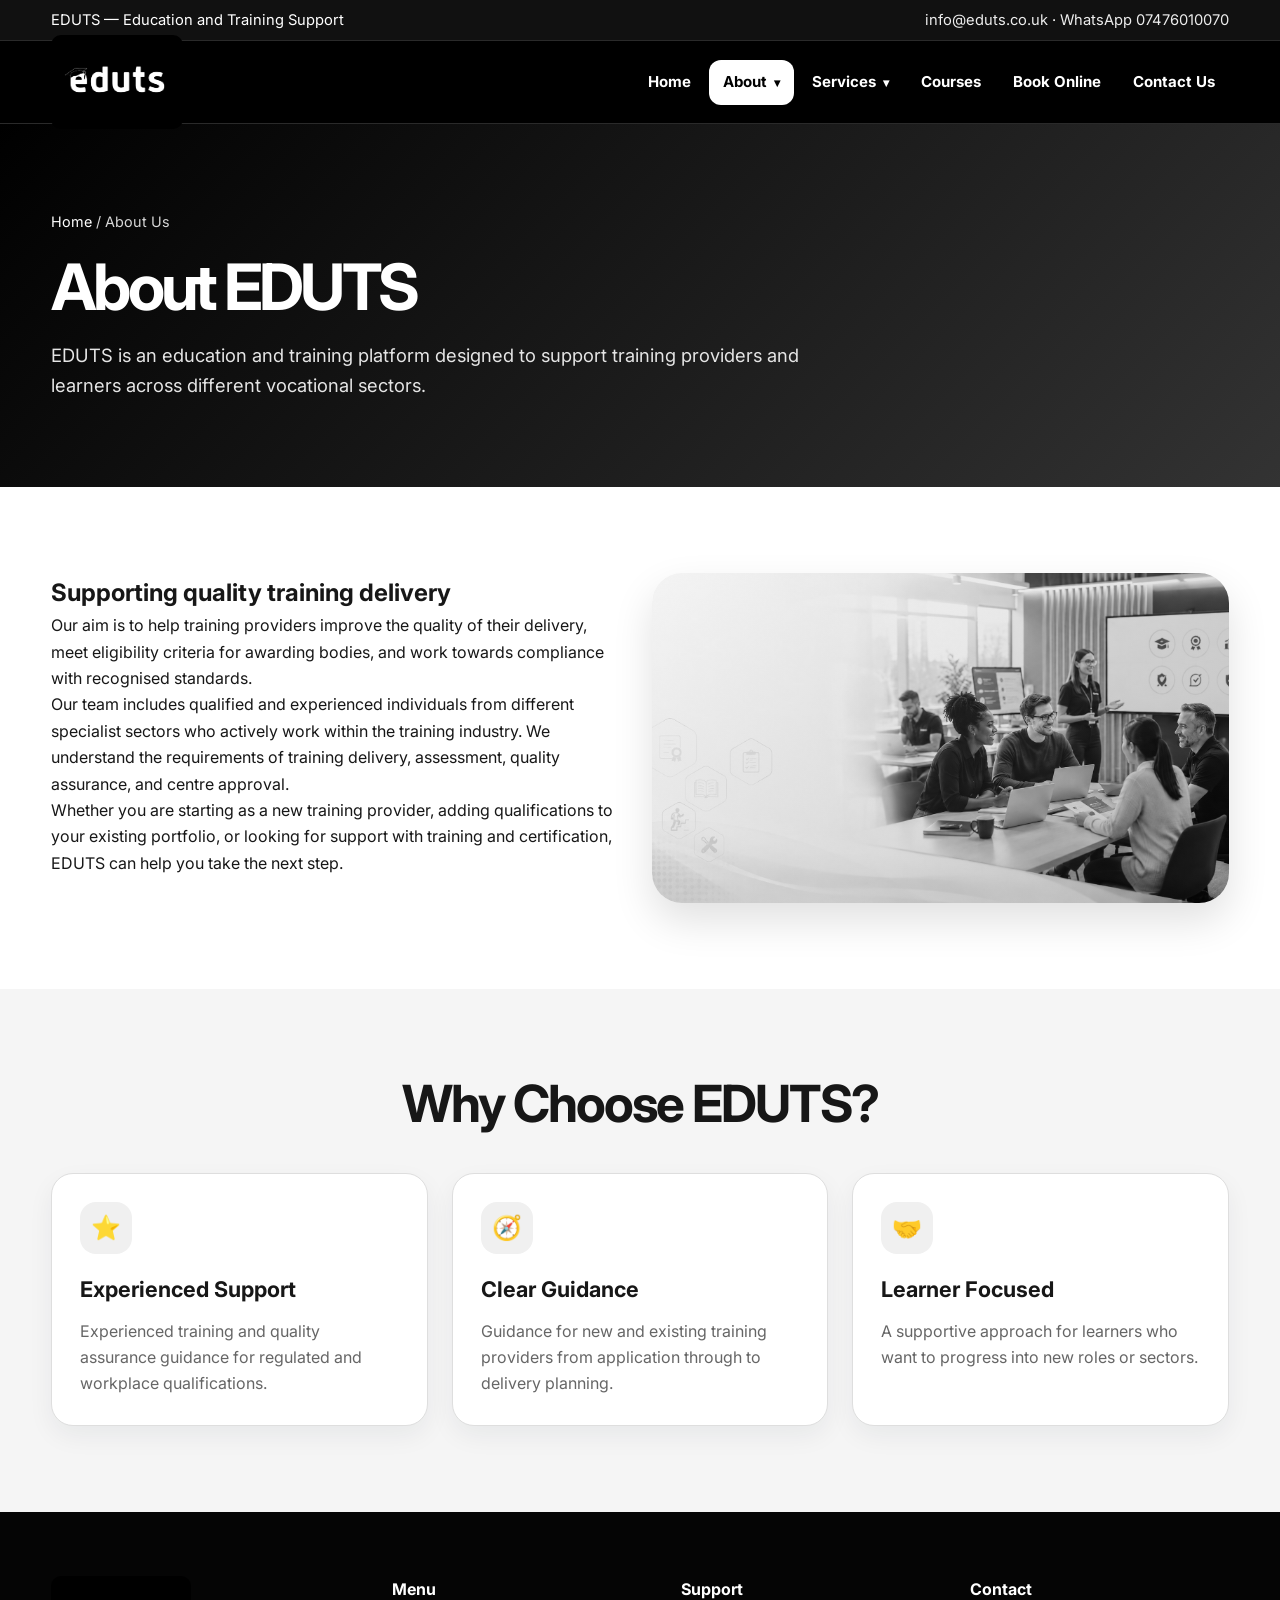
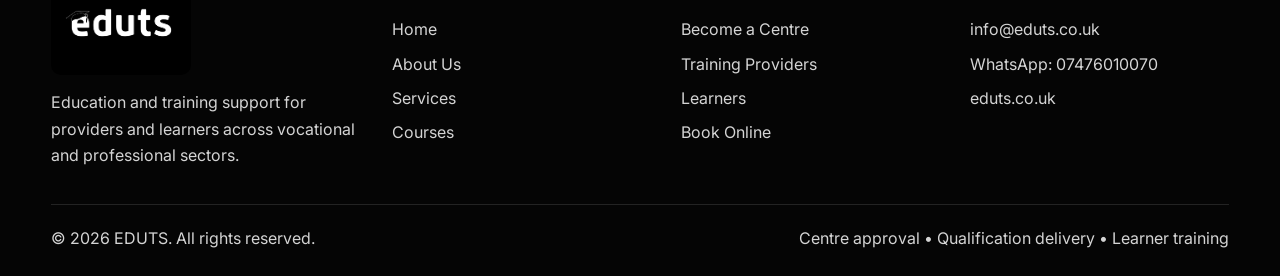
==== commit 4b66dec9: "Update about.html" ====
--- a/about.html
+++ b/about.html
@@ -15,45 +15,44 @@
 <body>
   <a class="skip-link" href="#main">Skip to content</a>
   <div class="top-bar"><div class="container"><span>EDUTS — Education and Training Support</span><span><a href="mailto:info@eduts.co.uk">info@eduts.co.uk</a> · <a href="https://wa.me/447476010070">WhatsApp 07476010070</a></span></div></div>
-  <header class="site-header">
-  <div class="container header-inner">
+  <header class="header">
+  <div class="container nav">
     <a href="index.html" class="logo">
       <img src="images/edutslogo2.png" alt="EDUTS Logo">
+      <span>EDUTS</span>
     </a>
 
-    <button class="menu-toggle" id="menuToggle" aria-label="Open menu">
+    <ul class="menu">
+      <li><a href="index.html">Home</a></li>
+
+      <li class="has-dropdown">
+        <a href="about.html">About</a>
+        <ul class="dropdown">
+          <li><a href="about.html">About EDUTS</a></li>
+          <li><a href="learners.html">For Learners</a></li>
+          <li><a href="training-providers.html">Training Providers</a></li>
+        </ul>
+      </li>
+
+      <li class="has-dropdown">
+        <a href="services.html">Services</a>
+        <ul class="dropdown">
+          <li><a href="services.html">Our Services</a></li>
+          <li><a href="become-a-centre.html">Become a Centre</a></li>
+          <li><a href="training-providers.html">Provider Support</a></li>
+        </ul>
+      </li>
+
+      <li><a href="courses.html">Courses</a></li>
+      <li><a href="book-online.html">Book Online</a></li>
+      <li><a href="contact.html">Contact Us</a></li>
+    </ul>
+
+    <button class="hamburger" aria-label="Open menu" aria-expanded="false">
       <span></span>
       <span></span>
       <span></span>
     </button>
-
-    <nav class="main-nav" id="mainNav">
-      <ul>
-        <li><a href="index.html">Home</a></li>
-
-        <li class="has-dropdown">
-          <a href="about.html">About</a>
-          <ul class="dropdown">
-            <li><a href="about.html">About EDUTS</a></li>
-            <li><a href="learners.html">For Learners</a></li>
-            <li><a href="training-providers.html">Training Providers</a></li>
-          </ul>
-        </li>
-
-        <li class="has-dropdown">
-          <a href="services.html">Services</a>
-          <ul class="dropdown">
-            <li><a href="services.html">Our Services</a></li>
-            <li><a href="become-a-centre.html">Become a Centre</a></li>
-            <li><a href="training-providers.html">Provider Support</a></li>
-          </ul>
-        </li>
-
-        <li><a href="courses.html">Courses</a></li>
-        <li><a href="book-online.html">Book Online</a></li>
-        <li><a href="contact.html" class="nav-btn">Contact Us</a></li>
-      </ul>
-    </nav>
   </div>
 </header>
 <main id="main">
--- a/css/style.css
+++ b/css/style.css
@@ -1,48 +1,998 @@
-':root{
-  --bg:#050505;
-  --bg-soft:#161616;
-  --card:#ffffff;
-  --text:#171717;
-  --muted:#666666;
-  --brand:#111111;
-  --brand-dark:#000000;
-  --accent:#6f6f6f;
-  --light:#f5f5f5;
-  --border:#dedede;
-  --success:#2f2f2f;
-  --shadow:0 18px 40px rgba(0,0,0,.12);
-  --radius:22px;
-}
-*{box-sizing:border-box;margin:0;padding:0}
-html{scroll-behavior:smooth}
-body{font-family:Inter,Arial,sans-serif;color:var(--text);background:#fff;line-height:1.65}
-a{text-decoration:none;color:inherit}
-img{max-width:100%;display:block}
-.container{width:min(1180px,92%);margin:auto}
-.skip-link{position:absolute;left:-999px;top:10px;background:#fff;color:#000;padding:10px;z-index:999}
-.skip-link:focus{left:10px}
-.top-bar{background:#111;color:#fff;font-size:.92rem;padding:8px 0;border-bottom:1px solid #2a2a2a}
-.top-bar .container{display:flex;justify-content:space-between;gap:18px;flex-wrap:wrap}
-.top-bar a{color:#fff;opacity:.92}.top-bar a:hover{opacity:1;color:#d9d9d9}
-.header{position:sticky;top:0;z-index:99;background:#000;backdrop-filter:blur(14px);border-bottom:1px solid #2a2a2a}
-.nav{height:82px;display:flex;align-items:center;justify-content:space-between;gap:18px}
-.logo{display:flex;align-items:center;gap:12px;font-weight:900;font-size:1.3rem}.logo img{width:132px;height:auto;border-radius:10px}.logo span{display:none}
-.menu{display:flex;align-items:center;gap:4px;list-style:none}.menu a{display:block;padding:10px 12px;border-radius:12px;color:#fff;font-weight:700;font-size:.94rem}.menu a:hover,.menu a.active{background:#fff;color:#000}
-.nav-actions{display:flex;align-items:center;gap:10px}.hamburger{display:none;border:1px solid #333;background:#111;border-radius:12px;padding:10px;cursor:pointer}.hamburger span{display:block;width:23px;height:2px;background:#fff;margin:5px 0}
-.btn{display:inline-flex;align-items:center;justify-content:center;gap:8px;border:0;border-radius:999px;padding:13px 22px;font-weight:800;cursor:pointer;transition:.25s;background:#111;color:#fff;box-shadow:0 12px 22px rgba(0,0,0,.18)}
-.btn:hover{transform:translateY(-2px);background:#000}.btn.secondary{background:#fff;color:#111;border:1px solid #bdbdbd;box-shadow:none}.btn.secondary:hover{background:#f1f1f1}.btn.dark{background:#333}.btn.small{padding:10px 16px;font-size:.9rem}.btn.full{width:100%}
-.hero{position:relative;isolation:isolate;background:linear-gradient(135deg,#000 0%,#151515 55%,#3a3a3a 100%);color:#fff;overflow:hidden}.hero:before{content:"";position:absolute;inset:0;background:url('../images/hero-education.jpg') center/cover no-repeat;opacity:.22;z-index:-2;filter:grayscale(1)}.hero:after{content:"";position:absolute;width:620px;height:620px;right:-220px;top:-180px;border-radius:50%;background:rgba(255,255,255,.12);z-index:-1}.hero-grid{display:grid;grid-template-columns:1.1fr .9fr;gap:48px;align-items:center;min-height:660px;padding:88px 0}.eyebrow{display:inline-flex;align-items:center;gap:8px;background:rgba(255,255,255,.14);border:1px solid rgba(255,255,255,.18);padding:8px 13px;border-radius:999px;font-weight:800;font-size:.9rem}.hero h1,.page-hero h1{font-size:clamp(2.5rem,5vw,5.2rem);line-height:1.03;letter-spacing:-.06em;margin:20px 0}.hero p{font-size:1.18rem;color:#e5e5e5;max-width:720px}.hero-buttons{display:flex;gap:14px;flex-wrap:wrap;margin-top:30px}.hero-card{background:rgba(255,255,255,.94);color:var(--text);border-radius:28px;padding:26px;box-shadow:var(--shadow);backdrop-filter:blur(10px);border:1px solid #dcdcdc}.hero-card img{height:150px;width:auto;margin:auto;background:#000;border-radius:18px;padding:18px}.quick-stats{display:grid;grid-template-columns:repeat(2,1fr);gap:12px;margin-top:20px}.stat{background:#f5f5f5;border:1px solid #dedede;border-radius:18px;padding:18px}.stat strong{font-size:1.6rem;display:block;color:#111}
-.section{padding:86px 0}.section.light{background:var(--light)}.section.dark{background:#050505;color:#fff}.section-head{max-width:780px;margin:0 auto 42px;text-align:center}.section-head.left{text-align:left;margin-left:0}.section-head h2{font-size:clamp(2rem,4vw,3.2rem);line-height:1.1;letter-spacing:-.04em;margin-bottom:14px}.section-head p{color:var(--muted);font-size:1.08rem}.dark .section-head p{color:#cbd5e1}
-.grid{display:grid;gap:24px}.grid-2{grid-template-columns:repeat(2,1fr)}.grid-3{grid-template-columns:repeat(3,1fr)}.grid-4{grid-template-columns:repeat(4,1fr)}
-.card{background:#fff;border:1px solid var(--border);border-radius:var(--radius);padding:28px;box-shadow:0 10px 26px rgba(12,28,54,.06);transition:.25s}.card:hover{transform:translateY(-4px);box-shadow:var(--shadow)}.card h3{font-size:1.35rem;margin-bottom:10px}.card p{color:var(--muted)}.icon{width:52px;height:52px;border-radius:16px;display:grid;place-items:center;background:#f0f0f0;color:#111;font-size:1.5rem;margin-bottom:18px}.list{list-style:none;margin-top:18px}.list li{padding:9px 0 9px 30px;position:relative;color:#475467}.list li:before{content:"✓";position:absolute;left:0;color:#111;font-weight:900}.dark .card{color:var(--text)}
-.page-hero{background:linear-gradient(135deg,#000,#333);color:#fff;padding:86px 0}.page-hero p{max-width:820px;color:#e5e5e5;font-size:1.15rem}.breadcrumb{font-size:.9rem;color:#d8d8d8;margin-bottom:12px}.breadcrumb a{color:#fff}
-.image-band{min-height:330px;border-radius:30px;background:linear-gradient(135deg,rgba(255,255,255,.18),rgba(0,0,0,.18)),url('../images/training-classroom.jpg') center/cover no-repeat;box-shadow:var(--shadow);filter:grayscale(1)}
-.tabs{display:flex;gap:10px;justify-content:center;flex-wrap:wrap;margin-bottom:30px}.tab-btn{border:1px solid #d0d0d0;background:#fff;border-radius:999px;padding:11px 18px;font-weight:800;cursor:pointer}.tab-btn.active{background:#111;color:#fff;border-color:#111}.tab-panel{display:none}.tab-panel.active{display:block}.course-toolbar{display:flex;gap:12px;flex-wrap:wrap;margin-bottom:24px}.course-toolbar input,.course-toolbar select,.form-control{width:100%;border:1px solid #d9e2f1;border-radius:14px;padding:13px 14px;font:inherit}.course-toolbar input{flex:1 1 280px}.course-toolbar select{flex:0 1 260px}.course-list{display:grid;grid-template-columns:repeat(3,1fr);gap:16px}.course-item{background:#fff;border:1px solid var(--border);border-radius:18px;padding:18px}.course-item strong{display:block;margin-bottom:6px}.tag{display:inline-flex;background:#f1f1f1;color:#111;border-radius:999px;padding:3px 9px;font-size:.78rem;font-weight:800}
-.steps{counter-reset:step}.step{position:relative;padding-left:80px}.step:before{counter-increment:step;content:counter(step);position:absolute;left:0;top:0;width:52px;height:52px;border-radius:50%;display:grid;place-items:center;background:#111;color:#fff;font-weight:900;font-size:1.2rem}.process-line{position:relative}.process-line:before{content:"";position:absolute;left:25px;top:54px;bottom:20px;width:2px;background:#d9d9d9}
-.faq-item{border:1px solid var(--border);border-radius:18px;background:#fff;margin-bottom:12px;overflow:hidden}.faq-question{width:100%;text-align:left;background:#fff;border:0;padding:18px 22px;font-weight:900;display:flex;justify-content:space-between;cursor:pointer}.faq-answer{max-height:0;overflow:hidden;transition:max-height .25s ease;padding:0 22px}.faq-item.open .faq-answer{max-height:240px;padding-bottom:20px}.faq-answer p{color:var(--muted)}
-.cta{background:linear-gradient(135deg,#000,#3a3a3a);color:#fff;border-radius:30px;padding:46px;display:grid;grid-template-columns:1fr auto;gap:22px;align-items:center}.cta p{color:#ededed}.cta .btn{background:#fff;color:#111;box-shadow:none}
-.contact-wrap{display:grid;grid-template-columns:.9fr 1.1fr;gap:28px}.contact-card{background:#050505;color:#fff;border-radius:26px;padding:32px}.contact-card a{color:#fff;text-decoration:underline;text-underline-offset:3px}.contact-form{background:#fff;border:1px solid var(--border);box-shadow:var(--shadow);border-radius:26px;padding:30px}.form-grid{display:grid;grid-template-columns:1fr 1fr;gap:16px}.form-group{margin-bottom:16px}.form-group label{display:block;font-weight:800;margin-bottom:7px}textarea.form-control{min-height:135px;resize:vertical}.form-message{margin-top:12px;font-weight:800}.map-placeholder{min-height:280px;border-radius:24px;background:linear-gradient(135deg,#f5f5f5,#dcdcdc),url('../images/map-placeholder.jpg') center/cover no-repeat;display:grid;place-items:center;color:#111;font-weight:900;text-align:center;padding:24px;filter:grayscale(1)}
-.footer{background:#050505;color:#d4d4d4;padding:64px 0 24px}.footer-grid{display:grid;grid-template-columns:1.2fr repeat(3,1fr);gap:30px}.footer img{width:140px;background:#000;border-radius:10px;margin-bottom:14px}.footer h4{color:#fff;margin-bottom:14px}.footer ul{list-style:none}.footer li{margin:8px 0}.footer a:hover{color:#fff}.footer-bottom{border-top:1px solid rgba(255,255,255,.12);margin-top:36px;padding-top:20px;display:flex;justify-content:space-between;gap:14px;flex-wrap:wrap}.back-top{position:fixed;right:18px;bottom:18px;width:46px;height:46px;border-radius:50%;border:0;background:#111;color:#fff;font-weight:900;box-shadow:var(--shadow);display:none;cursor:pointer}.back-top.show{display:block}
-.reveal{opacity:0;transform:translateY(18px);transition:.6s}.reveal.visible{opacity:1;transform:translateY(0)}
-@media (max-width:980px){.hero-grid,.grid-2,.grid-3,.grid-4,.contact-wrap,.footer-grid,.cta{grid-template-columns:1fr}.hero-grid{min-height:auto;padding:68px 0}.course-list{grid-template-columns:repeat(2,1fr)}.menu{position:fixed;top:118px;left:4%;right:4%;background:#000;border:1px solid #333;border-radius:20px;padding:14px;box-shadow:var(--shadow);display:none;flex-direction:column;align-items:stretch}.menu.open{display:flex}.hamburger{display:block}.nav .btn.small{display:none}.nav{height:74px}}
-@media (max-width:620px){.top-bar .container{justify-content:center;text-align:center}.hero-buttons,.cta .btn{width:100%}.btn{width:100%}.course-list,.form-grid{grid-template-columns:1fr}.section{padding:62px 0}.hero h1,.page-hero h1{font-size:2.45rem}.quick-stats{grid-template-columns:1fr}.cta{padding:28px}.logo img{width:112px}}
+:root {
+  --bg: #050505;
+  --bg-soft: #161616;
+  --card: #ffffff;
+  --text: #171717;
+  --muted: #666666;
+  --brand: #111111;
+  --brand-dark: #000000;
+  --accent: #6f6f6f;
+  --light: #f5f5f5;
+  --border: #dedede;
+  --success: #2f2f2f;
+  --shadow: 0 18px 40px rgba(0, 0, 0, 0.12);
+  --radius: 22px;
+}
+
+* {
+  box-sizing: border-box;
+  margin: 0;
+  padding: 0;
+}
+
+html {
+  scroll-behavior: smooth;
+}
+
+body {
+  font-family: Inter, Arial, sans-serif;
+  color: var(--text);
+  background: #fff;
+  line-height: 1.65;
+}
+
+a {
+  text-decoration: none;
+  color: inherit;
+}
+
+img {
+  max-width: 100%;
+  display: block;
+}
+
+.container {
+  width: min(1180px, 92%);
+  margin: auto;
+}
+
+.skip-link {
+  position: absolute;
+  left: -999px;
+  top: 10px;
+  background: #fff;
+  color: #000;
+  padding: 10px;
+  z-index: 999;
+}
+
+.skip-link:focus {
+  left: 10px;
+}
+
+/* Top Bar */
+.top-bar {
+  background: #111;
+  color: #fff;
+  font-size: 0.92rem;
+  padding: 8px 0;
+  border-bottom: 1px solid #2a2a2a;
+}
+
+.top-bar .container {
+  display: flex;
+  justify-content: space-between;
+  gap: 18px;
+  flex-wrap: wrap;
+}
+
+.top-bar a {
+  color: #fff;
+  opacity: 0.92;
+}
+
+.top-bar a:hover {
+  opacity: 1;
+  color: #d9d9d9;
+}
+
+/* Header */
+.header {
+  position: sticky;
+  top: 0;
+  z-index: 99;
+  background: #000;
+  border-bottom: 1px solid #2a2a2a;
+}
+
+.nav {
+  height: 82px;
+  display: flex;
+  align-items: center;
+  justify-content: space-between;
+  gap: 18px;
+}
+
+.logo {
+  display: flex;
+  align-items: center;
+  gap: 12px;
+  font-weight: 900;
+  font-size: 1.3rem;
+}
+
+.logo img {
+  width: 132px;
+  height: auto;
+  border-radius: 10px;
+}
+
+.logo span {
+  display: none;
+}
+
+/* Main Menu */
+.menu {
+  display: flex;
+  align-items: center;
+  gap: 4px;
+  list-style: none;
+}
+
+.menu li {
+  position: relative;
+}
+
+.menu a {
+  display: block;
+  padding: 10px 14px;
+  border-radius: 12px;
+  color: #fff;
+  font-weight: 700;
+  font-size: 0.94rem;
+  transition: all 0.25s ease;
+}
+
+.menu a:hover,
+.menu a.active {
+  background: #fff;
+  color: #000;
+}
+
+/* Dropdown Menu */
+.has-dropdown > a::after {
+  content: " ▾";
+  font-size: 0.75rem;
+  margin-left: 4px;
+}
+
+.dropdown {
+  position: absolute;
+  top: 100%;
+  left: 0;
+  min-width: 240px;
+  background: #111;
+  border: 1px solid #333;
+  border-radius: 0 0 14px 14px;
+  padding: 8px 0;
+  list-style: none;
+  display: none;
+  box-shadow: 0 14px 32px rgba(0, 0, 0, 0.35);
+}
+
+.dropdown li {
+  width: 100%;
+}
+
+.dropdown a {
+  padding: 12px 18px;
+  color: #fff;
+  font-size: 0.9rem;
+  font-weight: 700;
+  border-radius: 0;
+  white-space: nowrap;
+}
+
+.dropdown a:hover {
+  background: #fff;
+  color: #000;
+}
+
+.has-dropdown:hover .dropdown {
+  display: block;
+}
+
+/* Header Actions */
+.nav-actions {
+  display: flex;
+  align-items: center;
+  gap: 10px;
+}
+
+.hamburger {
+  display: none;
+  border: 1px solid #333;
+  background: #111;
+  border-radius: 12px;
+  padding: 10px;
+  cursor: pointer;
+}
+
+.hamburger span {
+  display: block;
+  width: 23px;
+  height: 2px;
+  background: #fff;
+  margin: 5px 0;
+}
+
+/* Buttons */
+.btn {
+  display: inline-flex;
+  align-items: center;
+  justify-content: center;
+  gap: 8px;
+  border: 0;
+  border-radius: 999px;
+  padding: 13px 22px;
+  font-weight: 800;
+  cursor: pointer;
+  transition: 0.25s;
+  background: #111;
+  color: #fff;
+  box-shadow: 0 12px 22px rgba(0, 0, 0, 0.18);
+}
+
+.btn:hover {
+  transform: translateY(-2px);
+  background: #000;
+}
+
+.btn.secondary {
+  background: #fff;
+  color: #111;
+  border: 1px solid #bdbdbd;
+  box-shadow: none;
+}
+
+.btn.secondary:hover {
+  background: #f1f1f1;
+}
+
+.btn.dark {
+  background: #333;
+}
+
+.btn.small {
+  padding: 10px 16px;
+  font-size: 0.9rem;
+}
+
+.btn.full {
+  width: 100%;
+}
+
+/* Hero */
+.hero {
+  position: relative;
+  isolation: isolate;
+  background: linear-gradient(135deg, #000 0%, #151515 55%, #3a3a3a 100%);
+  color: #fff;
+  overflow: hidden;
+}
+
+.hero::before {
+  content: "";
+  position: absolute;
+  inset: 0;
+  background: url("../images/hero-education.jpg") center/cover no-repeat;
+  opacity: 0.22;
+  z-index: -2;
+  filter: grayscale(1);
+}
+
+.hero::after {
+  content: "";
+  position: absolute;
+  width: 620px;
+  height: 620px;
+  right: -220px;
+  top: -180px;
+  border-radius: 50%;
+  background: rgba(255, 255, 255, 0.12);
+  z-index: -1;
+}
+
+.hero-grid {
+  display: grid;
+  grid-template-columns: 1.1fr 0.9fr;
+  gap: 48px;
+  align-items: center;
+  min-height: 660px;
+  padding: 88px 0;
+}
+
+.eyebrow {
+  display: inline-flex;
+  align-items: center;
+  gap: 8px;
+  background: rgba(255, 255, 255, 0.14);
+  border: 1px solid rgba(255, 255, 255, 0.18);
+  padding: 8px 13px;
+  border-radius: 999px;
+  font-weight: 800;
+  font-size: 0.9rem;
+}
+
+.hero h1,
+.page-hero h1 {
+  font-size: clamp(2.5rem, 5vw, 5.2rem);
+  line-height: 1.03;
+  letter-spacing: -0.06em;
+  margin: 20px 0;
+}
+
+.hero p {
+  font-size: 1.18rem;
+  color: #e5e5e5;
+  max-width: 720px;
+}
+
+.hero-buttons {
+  display: flex;
+  gap: 14px;
+  flex-wrap: wrap;
+  margin-top: 30px;
+}
+
+.hero-card {
+  background: rgba(255, 255, 255, 0.94);
+  color: var(--text);
+  border-radius: 28px;
+  padding: 26px;
+  box-shadow: var(--shadow);
+  backdrop-filter: blur(10px);
+  border: 1px solid #dcdcdc;
+}
+
+.hero-card img {
+  height: 150px;
+  width: auto;
+  margin: auto;
+  background: #000;
+  border-radius: 18px;
+  padding: 18px;
+}
+
+.quick-stats {
+  display: grid;
+  grid-template-columns: repeat(2, 1fr);
+  gap: 12px;
+  margin-top: 20px;
+}
+
+.stat {
+  background: #f5f5f5;
+  border: 1px solid #dedede;
+  border-radius: 18px;
+  padding: 18px;
+}
+
+.stat strong {
+  font-size: 1.6rem;
+  display: block;
+  color: #111;
+}
+
+/* Sections */
+.section {
+  padding: 86px 0;
+}
+
+.section.light {
+  background: var(--light);
+}
+
+.section.dark {
+  background: #050505;
+  color: #fff;
+}
+
+.section-head {
+  max-width: 780px;
+  margin: 0 auto 42px;
+  text-align: center;
+}
+
+.section-head.left {
+  text-align: left;
+  margin-left: 0;
+}
+
+.section-head h2 {
+  font-size: clamp(2rem, 4vw, 3.2rem);
+  line-height: 1.1;
+  letter-spacing: -0.04em;
+  margin-bottom: 14px;
+}
+
+.section-head p {
+  color: var(--muted);
+  font-size: 1.08rem;
+}
+
+.dark .section-head p {
+  color: #cbd5e1;
+}
+
+/* Grids */
+.grid {
+  display: grid;
+  gap: 24px;
+}
+
+.grid-2 {
+  grid-template-columns: repeat(2, 1fr);
+}
+
+.grid-3 {
+  grid-template-columns: repeat(3, 1fr);
+}
+
+.grid-4 {
+  grid-template-columns: repeat(4, 1fr);
+}
+
+/* Cards */
+.card {
+  background: #fff;
+  border: 1px solid var(--border);
+  border-radius: var(--radius);
+  padding: 28px;
+  box-shadow: 0 10px 26px rgba(12, 28, 54, 0.06);
+  transition: 0.25s;
+}
+
+.card:hover {
+  transform: translateY(-4px);
+  box-shadow: var(--shadow);
+}
+
+.card h3 {
+  font-size: 1.35rem;
+  margin-bottom: 10px;
+}
+
+.card p {
+  color: var(--muted);
+}
+
+.icon {
+  width: 52px;
+  height: 52px;
+  border-radius: 16px;
+  display: grid;
+  place-items: center;
+  background: #f0f0f0;
+  color: #111;
+  font-size: 1.5rem;
+  margin-bottom: 18px;
+}
+
+.list {
+  list-style: none;
+  margin-top: 18px;
+}
+
+.list li {
+  padding: 9px 0 9px 30px;
+  position: relative;
+  color: #475467;
+}
+
+.list li::before {
+  content: "✓";
+  position: absolute;
+  left: 0;
+  color: #111;
+  font-weight: 900;
+}
+
+.dark .card {
+  color: var(--text);
+}
+
+/* Page Hero */
+.page-hero {
+  background: linear-gradient(135deg, #000, #333);
+  color: #fff;
+  padding: 86px 0;
+}
+
+.page-hero p {
+  max-width: 820px;
+  color: #e5e5e5;
+  font-size: 1.15rem;
+}
+
+.breadcrumb {
+  font-size: 0.9rem;
+  color: #d8d8d8;
+  margin-bottom: 12px;
+}
+
+.breadcrumb a {
+  color: #fff;
+}
+
+/* Images */
+.image-band {
+  min-height: 330px;
+  border-radius: 30px;
+  background: linear-gradient(135deg, rgba(255, 255, 255, 0.18), rgba(0, 0, 0, 0.18)),
+    url("../images/training-classroom.jpg") center/cover no-repeat;
+  box-shadow: var(--shadow);
+  filter: grayscale(1);
+}
+
+/* Tabs */
+.tabs {
+  display: flex;
+  gap: 10px;
+  justify-content: center;
+  flex-wrap: wrap;
+  margin-bottom: 30px;
+}
+
+.tab-btn {
+  border: 1px solid #d0d0d0;
+  background: #fff;
+  border-radius: 999px;
+  padding: 11px 18px;
+  font-weight: 800;
+  cursor: pointer;
+}
+
+.tab-btn.active {
+  background: #111;
+  color: #fff;
+  border-color: #111;
+}
+
+.tab-panel {
+  display: none;
+}
+
+.tab-panel.active {
+  display: block;
+}
+
+/* Courses */
+.course-toolbar {
+  display: flex;
+  gap: 12px;
+  flex-wrap: wrap;
+  margin-bottom: 24px;
+}
+
+.course-toolbar input,
+.course-toolbar select,
+.form-control {
+  width: 100%;
+  border: 1px solid #d9e2f1;
+  border-radius: 14px;
+  padding: 13px 14px;
+  font: inherit;
+}
+
+.course-toolbar input {
+  flex: 1 1 280px;
+}
+
+.course-toolbar select {
+  flex: 0 1 260px;
+}
+
+.course-list {
+  display: grid;
+  grid-template-columns: repeat(3, 1fr);
+  gap: 16px;
+}
+
+.course-item {
+  background: #fff;
+  border: 1px solid var(--border);
+  border-radius: 18px;
+  padding: 18px;
+}
+
+.course-item strong {
+  display: block;
+  margin-bottom: 6px;
+}
+
+.tag {
+  display: inline-flex;
+  background: #f1f1f1;
+  color: #111;
+  border-radius: 999px;
+  padding: 3px 9px;
+  font-size: 0.78rem;
+  font-weight: 800;
+}
+
+/* Steps */
+.steps {
+  counter-reset: step;
+}
+
+.step {
+  position: relative;
+  padding-left: 80px;
+}
+
+.step::before {
+  counter-increment: step;
+  content: counter(step);
+  position: absolute;
+  left: 0;
+  top: 0;
+  width: 52px;
+  height: 52px;
+  border-radius: 50%;
+  display: grid;
+  place-items: center;
+  background: #111;
+  color: #fff;
+  font-weight: 900;
+  font-size: 1.2rem;
+}
+
+.process-line {
+  position: relative;
+}
+
+.process-line::before {
+  content: "";
+  position: absolute;
+  left: 25px;
+  top: 54px;
+  bottom: 20px;
+  width: 2px;
+  background: #d9d9d9;
+}
+
+/* FAQ */
+.faq-item {
+  border: 1px solid var(--border);
+  border-radius: 18px;
+  background: #fff;
+  margin-bottom: 12px;
+  overflow: hidden;
+}
+
+.faq-question {
+  width: 100%;
+  text-align: left;
+  background: #fff;
+  border: 0;
+  padding: 18px 22px;
+  font-weight: 900;
+  display: flex;
+  justify-content: space-between;
+  cursor: pointer;
+}
+
+.faq-answer {
+  max-height: 0;
+  overflow: hidden;
+  transition: max-height 0.25s ease;
+  padding: 0 22px;
+}
+
+.faq-item.open .faq-answer {
+  max-height: 240px;
+  padding-bottom: 20px;
+}
+
+.faq-answer p {
+  color: var(--muted);
+}
+
+/* CTA */
+.cta {
+  background: linear-gradient(135deg, #000, #3a3a3a);
+  color: #fff;
+  border-radius: 30px;
+  padding: 46px;
+  display: grid;
+  grid-template-columns: 1fr auto;
+  gap: 22px;
+  align-items: center;
+}
+
+.cta p {
+  color: #ededed;
+}
+
+.cta .btn {
+  background: #fff;
+  color: #111;
+  box-shadow: none;
+}
+
+/* Contact */
+.contact-wrap {
+  display: grid;
+  grid-template-columns: 0.9fr 1.1fr;
+  gap: 28px;
+}
+
+.contact-card {
+  background: #050505;
+  color: #fff;
+  border-radius: 26px;
+  padding: 32px;
+}
+
+.contact-card a {
+  color: #fff;
+  text-decoration: underline;
+  text-underline-offset: 3px;
+}
+
+.contact-form {
+  background: #fff;
+  border: 1px solid var(--border);
+  box-shadow: var(--shadow);
+  border-radius: 26px;
+  padding: 30px;
+}
+
+.form-grid {
+  display: grid;
+  grid-template-columns: 1fr 1fr;
+  gap: 16px;
+}
+
+.form-group {
+  margin-bottom: 16px;
+}
+
+.form-group label {
+  display: block;
+  font-weight: 800;
+  margin-bottom: 7px;
+}
+
+textarea.form-control {
+  min-height: 135px;
+  resize: vertical;
+}
+
+.form-message {
+  margin-top: 12px;
+  font-weight: 800;
+}
+
+.map-placeholder {
+  min-height: 280px;
+  border-radius: 24px;
+  background: linear-gradient(135deg, #f5f5f5, #dcdcdc),
+    url("../images/map-placeholder.jpg") center/cover no-repeat;
+  display: grid;
+  place-items: center;
+  color: #111;
+  font-weight: 900;
+  text-align: center;
+  padding: 24px;
+  filter: grayscale(1);
+}
+
+/* Footer */
+.footer {
+  background: #050505;
+  color: #d4d4d4;
+  padding: 64px 0 24px;
+}
+
+.footer-grid {
+  display: grid;
+  grid-template-columns: 1.2fr repeat(3, 1fr);
+  gap: 30px;
+}
+
+.footer img {
+  width: 140px;
+  background: #000;
+  border-radius: 10px;
+  margin-bottom: 14px;
+}
+
+.footer h4 {
+  color: #fff;
+  margin-bottom: 14px;
+}
+
+.footer ul {
+  list-style: none;
+}
+
+.footer li {
+  margin: 8px 0;
+}
+
+.footer a:hover {
+  color: #fff;
+}
+
+.footer-bottom {
+  border-top: 1px solid rgba(255, 255, 255, 0.12);
+  margin-top: 36px;
+  padding-top: 20px;
+  display: flex;
+  justify-content: space-between;
+  gap: 14px;
+  flex-wrap: wrap;
+}
+
+/* Back To Top */
+.back-top {
+  position: fixed;
+  right: 18px;
+  bottom: 18px;
+  width: 46px;
+  height: 46px;
+  border-radius: 50%;
+  border: 0;
+  background: #111;
+  color: #fff;
+  font-weight: 900;
+  box-shadow: var(--shadow);
+  display: none;
+  cursor: pointer;
+}
+
+.back-top.show {
+  display: block;
+}
+
+/* Reveal Animation */
+.reveal {
+  opacity: 0;
+  transform: translateY(18px);
+  transition: 0.6s;
+}
+
+.reveal.visible {
+  opacity: 1;
+  transform: translateY(0);
+}
+
+/* Tablet */
+@media (max-width: 980px) {
+  .hero-grid,
+  .grid-2,
+  .grid-3,
+  .grid-4,
+  .contact-wrap,
+  .footer-grid,
+  .cta {
+    grid-template-columns: 1fr;
+  }
+
+  .hero-grid {
+    min-height: auto;
+    padding: 68px 0;
+  }
+
+  .course-list {
+    grid-template-columns: repeat(2, 1fr);
+  }
+
+  .nav {
+    height: 74px;
+  }
+
+  .hamburger {
+    display: block;
+  }
+
+  .nav .btn.small {
+    display: none;
+  }
+
+  .menu {
+    position: fixed;
+    top: 118px;
+    left: 4%;
+    right: 4%;
+    background: #000;
+    border: 1px solid #333;
+    border-radius: 20px;
+    padding: 14px;
+    box-shadow: var(--shadow);
+    display: none;
+    flex-direction: column;
+    align-items: stretch;
+    gap: 0;
+  }
+
+  .menu.open {
+    display: flex;
+  }
+
+  .menu a {
+    padding: 14px 16px;
+    border-radius: 12px;
+    border-bottom: 1px solid #1f1f1f;
+  }
+
+  .has-dropdown > a::after {
+    float: right;
+  }
+
+  .dropdown {
+    position: static;
+    display: none;
+    min-width: 100%;
+    background: #171717;
+    border: 0;
+    border-radius: 12px;
+    box-shadow: none;
+    padding: 6px 0;
+    margin: 4px 0 8px;
+  }
+
+  .has-dropdown:hover .dropdown {
+    display: none;
+  }
+
+  .has-dropdown.open .dropdown {
+    display: block;
+  }
+
+  .dropdown a {
+    padding: 12px 22px;
+    color: #e8e8e8;
+    font-size: 0.9rem;
+    border-bottom: 0;
+  }
+}
+
+/* Mobile */
+@media (max-width: 620px) {
+  .top-bar .container {
+    justify-content: center;
+    text-align: center;
+  }
+
+  .hero-buttons,
+  .cta .btn {
+    width: 100%;
+  }
+
+  .btn {
+    width: 100%;
+  }
+
+  .course-list,
+  .form-grid {
+    grid-template-columns: 1fr;
+  }
+
+  .section {
+    padding: 62px 0;
+  }
+
+  .hero h1,
+  .page-hero h1 {
+    font-size: 2.45rem;
+  }
+
+  .quick-stats {
+    grid-template-columns: 1fr;
+  }
+
+  .cta {
+    padding: 28px;
+  }
+
+  .logo img {
+    width: 112px;
+  }
+
+  .menu {
+    top: 110px;
+  }
+}
